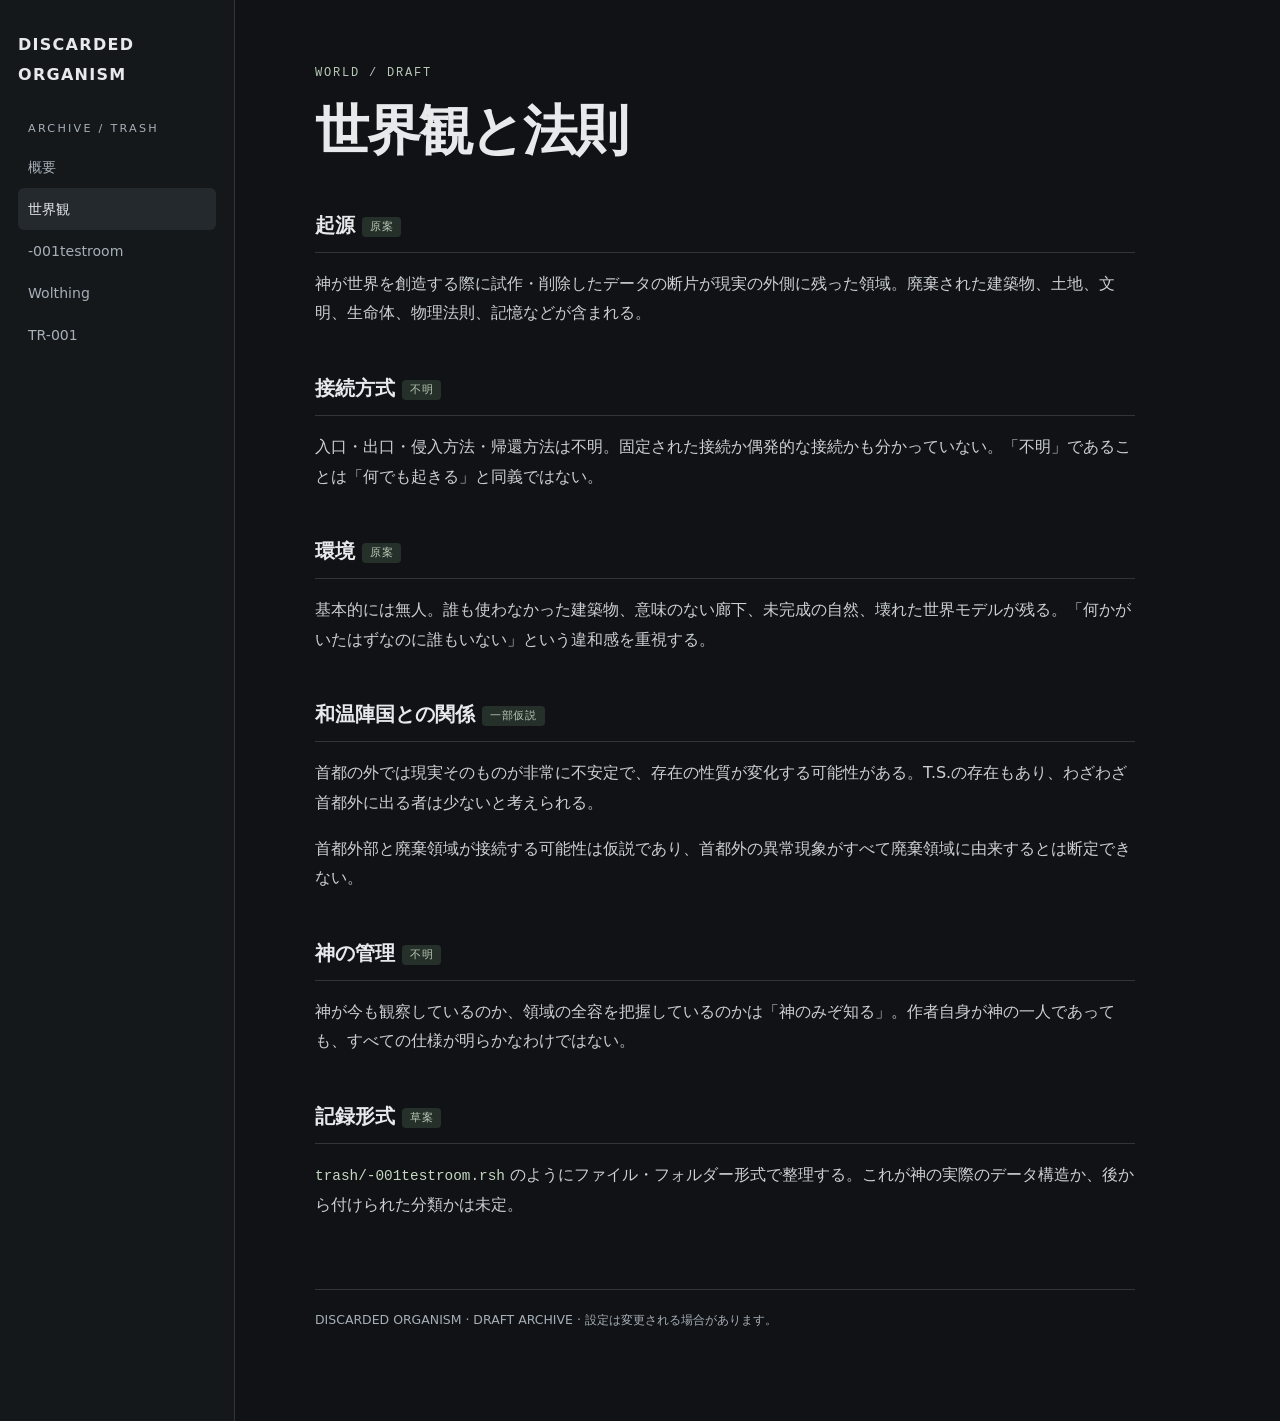
==== world.html @ 47a0b8aa "feat: add HTML archive world.html" ====
<!doctype html><html lang="ja"><head><meta charset="utf-8"><meta name="viewport" content="width=device-width,initial-scale=1"><meta name="description" content="東暦版バックルーム・廃棄領域の世界観設定草案"><title>世界観と法則 | Discarded Organism</title><link rel="stylesheet" href="assets/style.css"></head><body><div class="layout"><aside><a class="brand" href="index.html">DISCARDED<br>ORGANISM</a><div class="nav-label">ARCHIVE / TRASH</div><nav><a href="index.html">概要</a><a href="world.html" aria-current="page">世界観</a><a href="levels/-001testroom.html">-001testroom</a><a href="entities/wolthing.html">Wolthing</a><a href="records/TR-001.html">TR-001</a></nav></aside><main><div class="eyebrow">world / draft</div><h1>世界観と法則</h1><h2>起源 <span class="tag">原案</span></h2><p>神が世界を創造する際に試作・削除したデータの断片が現実の外側に残った領域。廃棄された建築物、土地、文明、生命体、物理法則、記憶などが含まれる。</p><h2>接続方式 <span class="tag">不明</span></h2><p>入口・出口・侵入方法・帰還方法は不明。固定された接続か偶発的な接続かも分かっていない。「不明」であることは「何でも起きる」と同義ではない。</p><h2>環境 <span class="tag">原案</span></h2><p>基本的には無人。誰も使わなかった建築物、意味のない廊下、未完成の自然、壊れた世界モデルが残る。「何かがいたはずなのに誰もいない」という違和感を重視する。</p><h2>和温陣国との関係 <span class="tag">一部仮説</span></h2><p>首都の外では現実そのものが非常に不安定で、存在の性質が変化する可能性がある。T.S.の存在もあり、わざわざ首都外に出る者は少ないと考えられる。</p><p>首都外部と廃棄領域が接続する可能性は仮説であり、首都外の異常現象がすべて廃棄領域に由来するとは断定できない。</p><h2>神の管理 <span class="tag">不明</span></h2><p>神が今も観察しているのか、領域の全容を把握しているのかは「神のみぞ知る」。作者自身が神の一人であっても、すべての仕様が明らかなわけではない。</p><h2>記録形式 <span class="tag">草案</span></h2><p><code>trash/-001testroom.rsh</code> のようにファイル・フォルダー形式で整理する。これが神の実際のデータ構造か、後から付けられた分類かは未定。</p><footer>DISCARDED ORGANISM · DRAFT ARCHIVE · 設定は変更される場合があります。</footer></main></div></body></html>
---- assets/style.css ----
:root{color-scheme:dark;--bg:#101215;--panel:#1a1d21;--line:#30353b;--text:#e7e9eb;--muted:#a6afb8;--accent:#b6c8b4}*{box-sizing:border-box}body{margin:0;background:var(--bg);color:var(--text);font:16px/1.85 system-ui,-apple-system,"Hiragino Kaku Gothic ProN","Noto Sans JP",sans-serif}a{color:var(--accent);text-decoration:none}a:hover{text-decoration:underline}.layout{display:grid;grid-template-columns:235px minmax(0,1fr);min-height:100vh}aside{border-right:1px solid var(--line);padding:30px 18px;background:#15181b}.brand{font-weight:750;letter-spacing:.08em;display:block;color:var(--text);margin-bottom:30px}.nav-label{font-size:.7rem;letter-spacing:.2em;color:var(--muted);margin:20px 10px 6px}nav a{display:block;padding:8px 10px;border-radius:6px;color:var(--muted);font-size:.88rem}nav a:hover,nav a[aria-current=page]{background:#24292e;color:var(--text);text-decoration:none}main{max-width:980px;padding:65px min(7vw,80px) 90px;width:100%}.eyebrow{font:12px/1.4 ui-monospace,monospace;letter-spacing:.15em;text-transform:uppercase;color:var(--accent)}h1{font-size:clamp(2rem,5vw,3.4rem);letter-spacing:-.04em;line-height:1.25;margin:15px 0 24px}h2{font-size:1.25rem;margin:42px 0 12px;padding-bottom:8px;border-bottom:1px solid var(--line)}h3{margin:6px 0;font-size:1.06rem}p,li,dd{color:#cbd0d4}ul{padding-left:1.4rem}.notice,.transcript{border:1px solid var(--line);background:var(--panel);padding:20px 24px;border-radius:8px;margin:25px 0}.notice p{margin:6px 0}.transcript{font-family:serif;letter-spacing:.04em}.transcript p{margin:0 0 14px}.cards{display:grid;grid-template-columns:repeat(2,minmax(0,1fr));gap:14px}.card{display:block;padding:22px;border:1px solid var(--line);border-radius:8px;background:var(--panel);color:var(--text)}.card:hover{border-color:#718371;text-decoration:none}.card p{font-size:.86rem;margin-bottom:0}.card small,.tag{font:11px ui-monospace,monospace;color:var(--accent);letter-spacing:.06em}.tag{background:#26302a;border-radius:4px;padding:4px 8px;vertical-align:middle}.meta{display:flex;flex-wrap:wrap;gap:8px}.meta span{border:1px solid var(--line);padding:3px 10px;border-radius:4px;color:var(--muted);font-size:.8rem}dt{font-weight:bold;margin-top:14px}dd{margin:0}code{font: .9em ui-monospace,monospace;color:#c5d9c2}footer{border-top:1px solid var(--line);margin-top:70px;padding-top:18px;font-size:.78rem;color:var(--muted)}@media(max-width:750px){.layout{display:block}aside{border-right:0;border-bottom:1px solid var(--line);padding:14px}.brand{margin:0 0 8px}nav{display:flex;overflow-x:auto;gap:4px}nav a{white-space:nowrap}.nav-label{display:none}main{padding:35px 22px 60px}.cards{grid-template-columns:1fr}}
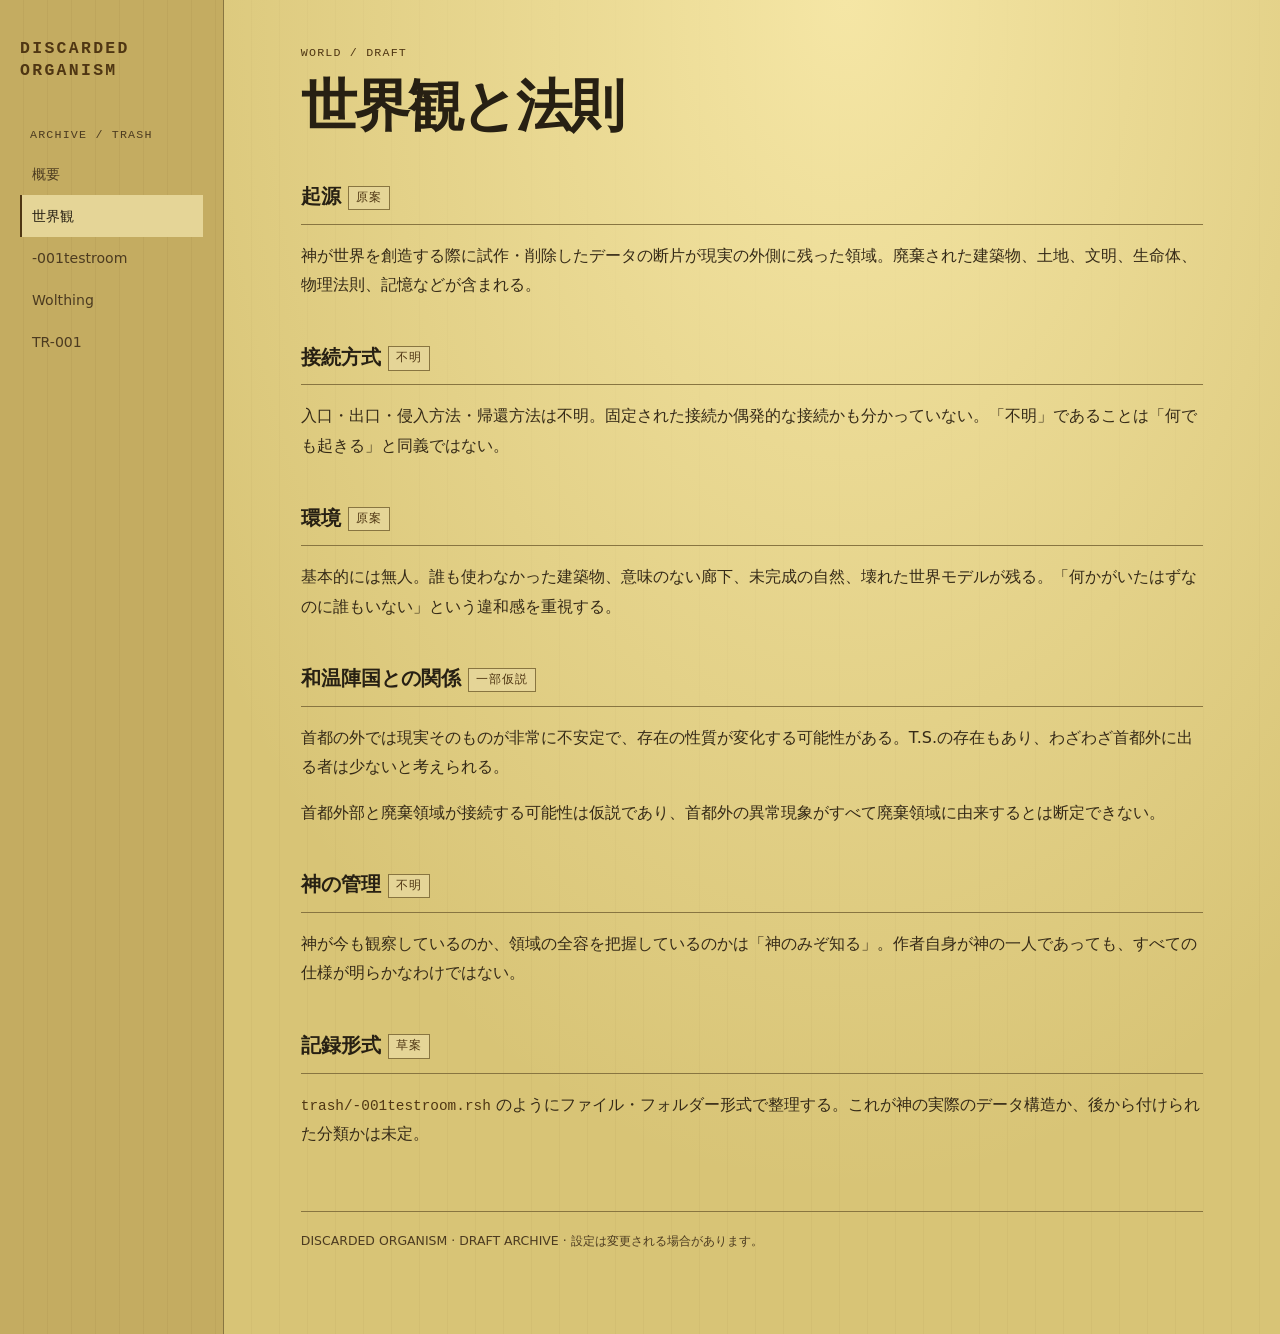
==== commit 439c4171: "Refresh the shared stylesheet cache on archive pages" ====
--- a/world.html
+++ b/world.html
@@ -1 +1 @@
-<!doctype html><html lang="ja"><head><meta charset="utf-8"><meta name="viewport" content="width=device-width,initial-scale=1"><meta name="description" content="東暦版バックルーム・廃棄領域の世界観設定草案"><title>世界観と法則 | Discarded Organism</title><link rel="stylesheet" href="assets/style.css"></head><body><div class="layout"><aside><a class="brand" href="index.html">DISCARDED<br>ORGANISM</a><div class="nav-label">ARCHIVE / TRASH</div><nav><a href="index.html">概要</a><a href="world.html" aria-current="page">世界観</a><a href="levels/-001testroom.html">-001testroom</a><a href="entities/wolthing.html">Wolthing</a><a href="records/TR-001.html">TR-001</a></nav></aside><main><div class="eyebrow">world / draft</div><h1>世界観と法則</h1><h2>起源 <span class="tag">原案</span></h2><p>神が世界を創造する際に試作・削除したデータの断片が現実の外側に残った領域。廃棄された建築物、土地、文明、生命体、物理法則、記憶などが含まれる。</p><h2>接続方式 <span class="tag">不明</span></h2><p>入口・出口・侵入方法・帰還方法は不明。固定された接続か偶発的な接続かも分かっていない。「不明」であることは「何でも起きる」と同義ではない。</p><h2>環境 <span class="tag">原案</span></h2><p>基本的には無人。誰も使わなかった建築物、意味のない廊下、未完成の自然、壊れた世界モデルが残る。「何かがいたはずなのに誰もいない」という違和感を重視する。</p><h2>和温陣国との関係 <span class="tag">一部仮説</span></h2><p>首都の外では現実そのものが非常に不安定で、存在の性質が変化する可能性がある。T.S.の存在もあり、わざわざ首都外に出る者は少ないと考えられる。</p><p>首都外部と廃棄領域が接続する可能性は仮説であり、首都外の異常現象がすべて廃棄領域に由来するとは断定できない。</p><h2>神の管理 <span class="tag">不明</span></h2><p>神が今も観察しているのか、領域の全容を把握しているのかは「神のみぞ知る」。作者自身が神の一人であっても、すべての仕様が明らかなわけではない。</p><h2>記録形式 <span class="tag">草案</span></h2><p><code>trash/-001testroom.rsh</code> のようにファイル・フォルダー形式で整理する。これが神の実際のデータ構造か、後から付けられた分類かは未定。</p><footer>DISCARDED ORGANISM · DRAFT ARCHIVE · 設定は変更される場合があります。</footer></main></div></body></html>+<!doctype html><html lang="ja"><head><meta charset="utf-8"><meta name="viewport" content="width=device-width,initial-scale=1"><meta name="description" content="東暦版バックルーム・廃棄領域の世界観設定草案"><title>世界観と法則 | Discarded Organism</title><link rel="stylesheet" href="assets/style.css?v=20261111-yellow"></head><body><div class="layout"><aside><a class="brand" href="index.html">DISCARDED<br>ORGANISM</a><div class="nav-label">ARCHIVE / TRASH</div><nav><a href="index.html">概要</a><a href="world.html" aria-current="page">世界観</a><a href="levels/-001testroom.html">-001testroom</a><a href="entities/wolthing.html">Wolthing</a><a href="records/TR-001.html">TR-001</a></nav></aside><main><div class="eyebrow">world / draft</div><h1>世界観と法則</h1><h2>起源 <span class="tag">原案</span></h2><p>神が世界を創造する際に試作・削除したデータの断片が現実の外側に残った領域。廃棄された建築物、土地、文明、生命体、物理法則、記憶などが含まれる。</p><h2>接続方式 <span class="tag">不明</span></h2><p>入口・出口・侵入方法・帰還方法は不明。固定された接続か偶発的な接続かも分かっていない。「不明」であることは「何でも起きる」と同義ではない。</p><h2>環境 <span class="tag">原案</span></h2><p>基本的には無人。誰も使わなかった建築物、意味のない廊下、未完成の自然、壊れた世界モデルが残る。「何かがいたはずなのに誰もいない」という違和感を重視する。</p><h2>和温陣国との関係 <span class="tag">一部仮説</span></h2><p>首都の外では現実そのものが非常に不安定で、存在の性質が変化する可能性がある。T.S.の存在もあり、わざわざ首都外に出る者は少ないと考えられる。</p><p>首都外部と廃棄領域が接続する可能性は仮説であり、首都外の異常現象がすべて廃棄領域に由来するとは断定できない。</p><h2>神の管理 <span class="tag">不明</span></h2><p>神が今も観察しているのか、領域の全容を把握しているのかは「神のみぞ知る」。作者自身が神の一人であっても、すべての仕様が明らかなわけではない。</p><h2>記録形式 <span class="tag">草案</span></h2><p><code>trash/-001testroom.rsh</code> のようにファイル・フォルダー形式で整理する。これが神の実際のデータ構造か、後から付けられた分類かは未定。</p><footer>DISCARDED ORGANISM · DRAFT ARCHIVE · 設定は変更される場合があります。</footer></main></div></body></html>
--- a/assets/style.css
+++ b/assets/style.css
@@ -1 +1,218 @@
-:root{color-scheme:dark;--bg:#101215;--panel:#1a1d21;--line:#30353b;--text:#e7e9eb;--muted:#a6afb8;--accent:#b6c8b4}*{box-sizing:border-box}body{margin:0;background:var(--bg);color:var(--text);font:16px/1.85 system-ui,-apple-system,"Hiragino Kaku Gothic ProN","Noto Sans JP",sans-serif}a{color:var(--accent);text-decoration:none}a:hover{text-decoration:underline}.layout{display:grid;grid-template-columns:235px minmax(0,1fr);min-height:100vh}aside{border-right:1px solid var(--line);padding:30px 18px;background:#15181b}.brand{font-weight:750;letter-spacing:.08em;display:block;color:var(--text);margin-bottom:30px}.nav-label{font-size:.7rem;letter-spacing:.2em;color:var(--muted);margin:20px 10px 6px}nav a{display:block;padding:8px 10px;border-radius:6px;color:var(--muted);font-size:.88rem}nav a:hover,nav a[aria-current=page]{background:#24292e;color:var(--text);text-decoration:none}main{max-width:980px;padding:65px min(7vw,80px) 90px;width:100%}.eyebrow{font:12px/1.4 ui-monospace,monospace;letter-spacing:.15em;text-transform:uppercase;color:var(--accent)}h1{font-size:clamp(2rem,5vw,3.4rem);letter-spacing:-.04em;line-height:1.25;margin:15px 0 24px}h2{font-size:1.25rem;margin:42px 0 12px;padding-bottom:8px;border-bottom:1px solid var(--line)}h3{margin:6px 0;font-size:1.06rem}p,li,dd{color:#cbd0d4}ul{padding-left:1.4rem}.notice,.transcript{border:1px solid var(--line);background:var(--panel);padding:20px 24px;border-radius:8px;margin:25px 0}.notice p{margin:6px 0}.transcript{font-family:serif;letter-spacing:.04em}.transcript p{margin:0 0 14px}.cards{display:grid;grid-template-columns:repeat(2,minmax(0,1fr));gap:14px}.card{display:block;padding:22px;border:1px solid var(--line);border-radius:8px;background:var(--panel);color:var(--text)}.card:hover{border-color:#718371;text-decoration:none}.card p{font-size:.86rem;margin-bottom:0}.card small,.tag{font:11px ui-monospace,monospace;color:var(--accent);letter-spacing:.06em}.tag{background:#26302a;border-radius:4px;padding:4px 8px;vertical-align:middle}.meta{display:flex;flex-wrap:wrap;gap:8px}.meta span{border:1px solid var(--line);padding:3px 10px;border-radius:4px;color:var(--muted);font-size:.8rem}dt{font-weight:bold;margin-top:14px}dd{margin:0}code{font: .9em ui-monospace,monospace;color:#c5d9c2}footer{border-top:1px solid var(--line);margin-top:70px;padding-top:18px;font-size:.78rem;color:var(--muted)}@media(max-width:750px){.layout{display:block}aside{border-right:0;border-bottom:1px solid var(--line);padding:14px}.brand{margin:0 0 8px}nav{display:flex;overflow-x:auto;gap:4px}nav a{white-space:nowrap}.nav-label{display:none}main{padding:35px 22px 60px}.cards{grid-template-columns:1fr}}+:root {
+  color-scheme: light;
+  --bg: #d8c476;
+  --sidebar: #c4ac61;
+  --panel: #e5d597;
+  --line: #887541;
+  --text: #272013;
+  --body-text: #352a17;
+  --muted: #4c3b20;
+  --accent: #4f3613;
+  --mono: ui-monospace, "Courier New", monospace;
+}
+
+* { box-sizing: border-box; }
+
+body {
+  margin: 0;
+  color: var(--text);
+  background:
+    radial-gradient(ellipse at 66% 0%, #f5e6a5 0%, transparent 63%),
+    repeating-linear-gradient(90deg, transparent 0 27px, #7657260d 27px 28px),
+    var(--bg);
+  font: 16px/1.85 system-ui, -apple-system, "Hiragino Kaku Gothic ProN", "Noto Sans JP", sans-serif;
+}
+
+a { color: var(--accent); text-underline-offset: .22em; }
+a:focus-visible { outline: 2px solid var(--accent); outline-offset: 4px; }
+
+.layout {
+  display: grid;
+  grid-template-columns: 224px minmax(0, 1fr);
+  min-height: 100vh;
+}
+
+aside {
+  padding: 38px 20px;
+  border-right: 1px solid var(--line);
+  background: repeating-linear-gradient(90deg, transparent 0 23px, #77562414 23px 24px), var(--sidebar);
+}
+
+.brand {
+  display: block;
+  margin-bottom: 44px;
+  color: var(--accent);
+  font: 700 1.03rem/1.35 var(--mono);
+  letter-spacing: .14em;
+  text-decoration: none;
+}
+
+.nav-label, .eyebrow, .card small, .tag {
+  color: var(--accent);
+  font: .73rem/1.4 var(--mono);
+  letter-spacing: .1em;
+}
+
+.nav-label {
+  margin: 0 0 10px 10px;
+  color: var(--muted);
+}
+
+nav a {
+  display: block;
+  padding: 8px 10px;
+  border-left: 2px solid transparent;
+  color: var(--muted);
+  font-size: .88rem;
+  text-decoration: none;
+}
+
+nav a:hover, nav a[aria-current="page"] {
+  border-left-color: var(--accent);
+  background: var(--panel);
+  color: var(--text);
+}
+
+main {
+  width: 100%;
+  max-width: 1120px;
+  padding: clamp(24px, 5vh, 56px) clamp(24px, 6vw, 88px) 82px;
+  margin-inline: auto;
+}
+
+.eyebrow { text-transform: uppercase; }
+
+h1 {
+  margin: 12px 0 24px;
+  font-size: clamp(2rem, 5vw, 3.5rem);
+  letter-spacing: -.045em;
+  line-height: 1.18;
+  overflow-wrap: anywhere;
+}
+
+.home h1 { font-size: clamp(2.6rem, 6vw, 4.6rem); }
+.testroom h1 { font-family: var(--mono); }
+
+h2 {
+  margin: 40px 0 12px;
+  padding-bottom: 8px;
+  border-bottom: 1px solid var(--line);
+  font-size: 1.23rem;
+}
+
+h3 { margin: 6px 0; font-size: 1.06rem; }
+p, li, dd { color: var(--body-text); }
+ul { padding-left: 1.4rem; }
+
+.photo-link { display: block; text-decoration: none; }
+
+.room-photo {
+  margin: 24px 0 26px;
+  overflow: hidden;
+  border: 1px solid var(--line);
+  background: var(--panel);
+}
+
+.room-photo img {
+  display: block;
+  width: 100%;
+  height: auto;
+  aspect-ratio: 16 / 9;
+  max-height: 48vh;
+  max-height: 48svh;
+  object-fit: cover;
+}
+
+.room-photo figcaption {
+  padding: 9px 13px;
+  border-top: 1px solid var(--line);
+  color: var(--muted);
+  font: .75rem/1.5 var(--mono);
+}
+
+.photo-link:hover .room-photo { border-color: var(--accent); }
+.photo-link:hover figcaption { color: var(--accent); }
+/* A 3:2 image at 78% of the viewport width in height units is 52% of its height. */
+.testroom .room-photo {
+  max-width: min(48rem, 78vh);
+  max-width: min(48rem, 78svh);
+}
+
+.testroom .room-photo img {
+  aspect-ratio: auto;
+  max-height: none;
+}
+
+.notice, .transcript {
+  margin: 24px 0;
+  padding: 18px 22px;
+  border: 1px solid var(--line);
+  border-left: 3px solid var(--line);
+  background: var(--panel);
+}
+
+.notice p { margin: 6px 0; }
+.transcript { font-family: serif; letter-spacing: .04em; }
+.transcript p { margin: 0 0 14px; }
+.transcript p:last-child { margin-bottom: 0; }
+
+.cards {
+  display: grid;
+  grid-template-columns: repeat(2, minmax(0, 1fr));
+  gap: 12px;
+}
+
+.card {
+  display: block;
+  padding: 18px 20px;
+  border: 1px solid var(--line);
+  background: var(--panel);
+  color: var(--text);
+  text-decoration: none;
+}
+
+.card:hover { border-color: var(--accent); }
+.card p { margin: 0; font-size: .88rem; }
+
+.tag {
+  display: inline-block;
+  padding: 3px 7px;
+  border: 1px solid var(--line);
+  background: var(--panel);
+  vertical-align: middle;
+}
+
+.meta { display: flex; flex-wrap: wrap; gap: 8px; }
+.meta span {
+  padding: 3px 10px;
+  border: 1px solid var(--line);
+  color: var(--muted);
+  font-size: .8rem;
+}
+
+dt { margin-top: 14px; font-weight: bold; }
+dd { margin: 0; }
+code { color: var(--accent); font: .9em var(--mono); overflow-wrap: anywhere; }
+
+footer {
+  margin-top: 62px;
+  padding-top: 17px;
+  border-top: 1px solid var(--line);
+  color: var(--muted);
+  font-size: .78rem;
+}
+
+@media (max-width: 750px) {
+  .layout { display: block; }
+  aside { padding: 16px 18px; border-right: 0; border-bottom: 1px solid var(--line); }
+  .brand { margin-bottom: 12px; }
+  .nav-label { display: none; }
+  nav { display: flex; flex-wrap: wrap; gap: 3px; }
+  nav a { padding: 4px 7px; }
+  main { padding: 32px 18px 56px; }
+}
+
+@media (max-width: 460px) {
+  .cards { grid-template-columns: 1fr; }
+  .home .room-photo img { aspect-ratio: 4 / 3; }
+}
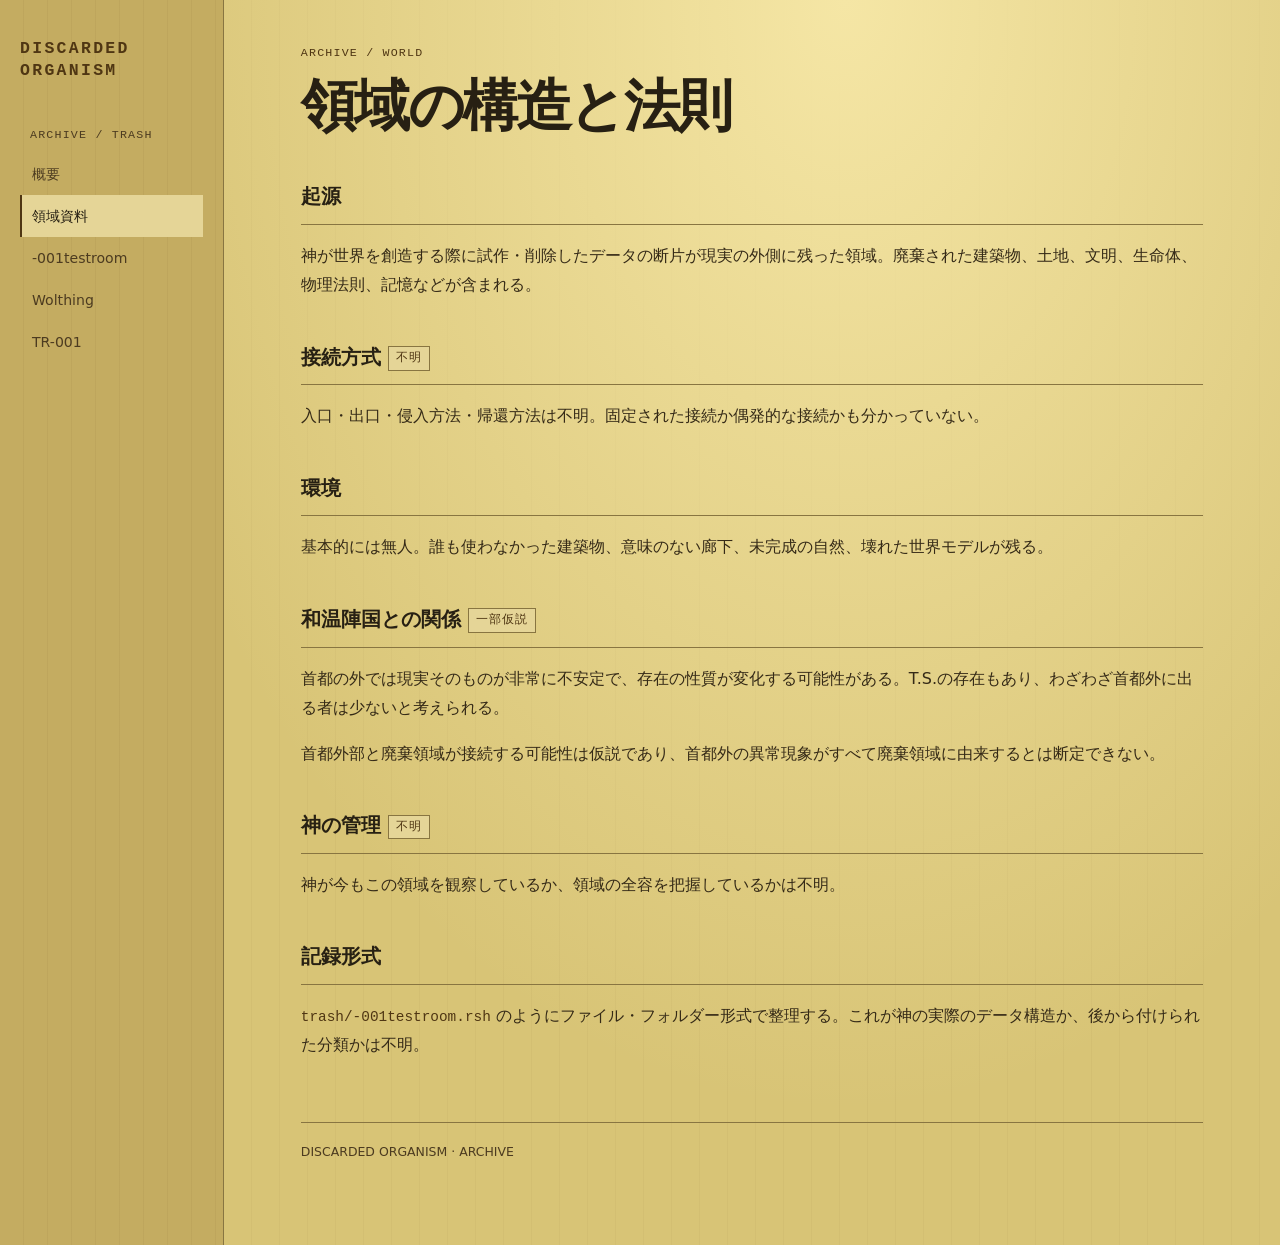
==== commit 075b8660: "Remove out-of-universe notes from public archive pages" ====
--- a/world.html
+++ b/world.html
@@ -1 +1 @@
-<!doctype html><html lang="ja"><head><meta charset="utf-8"><meta name="viewport" content="width=device-width,initial-scale=1"><meta name="description" content="東暦版バックルーム・廃棄領域の世界観設定草案"><title>世界観と法則 | Discarded Organism</title><link rel="stylesheet" href="assets/style.css?v=20261111-yellow"></head><body><div class="layout"><aside><a class="brand" href="index.html">DISCARDED<br>ORGANISM</a><div class="nav-label">ARCHIVE / TRASH</div><nav><a href="index.html">概要</a><a href="world.html" aria-current="page">世界観</a><a href="levels/-001testroom.html">-001testroom</a><a href="entities/wolthing.html">Wolthing</a><a href="records/TR-001.html">TR-001</a></nav></aside><main><div class="eyebrow">world / draft</div><h1>世界観と法則</h1><h2>起源 <span class="tag">原案</span></h2><p>神が世界を創造する際に試作・削除したデータの断片が現実の外側に残った領域。廃棄された建築物、土地、文明、生命体、物理法則、記憶などが含まれる。</p><h2>接続方式 <span class="tag">不明</span></h2><p>入口・出口・侵入方法・帰還方法は不明。固定された接続か偶発的な接続かも分かっていない。「不明」であることは「何でも起きる」と同義ではない。</p><h2>環境 <span class="tag">原案</span></h2><p>基本的には無人。誰も使わなかった建築物、意味のない廊下、未完成の自然、壊れた世界モデルが残る。「何かがいたはずなのに誰もいない」という違和感を重視する。</p><h2>和温陣国との関係 <span class="tag">一部仮説</span></h2><p>首都の外では現実そのものが非常に不安定で、存在の性質が変化する可能性がある。T.S.の存在もあり、わざわざ首都外に出る者は少ないと考えられる。</p><p>首都外部と廃棄領域が接続する可能性は仮説であり、首都外の異常現象がすべて廃棄領域に由来するとは断定できない。</p><h2>神の管理 <span class="tag">不明</span></h2><p>神が今も観察しているのか、領域の全容を把握しているのかは「神のみぞ知る」。作者自身が神の一人であっても、すべての仕様が明らかなわけではない。</p><h2>記録形式 <span class="tag">草案</span></h2><p><code>trash/-001testroom.rsh</code> のようにファイル・フォルダー形式で整理する。これが神の実際のデータ構造か、後から付けられた分類かは未定。</p><footer>DISCARDED ORGANISM · DRAFT ARCHIVE · 設定は変更される場合があります。</footer></main></div></body></html>+<!doctype html><html lang="ja"><head><meta charset="utf-8"><meta name="viewport" content="width=device-width,initial-scale=1"><meta name="description" content="廃棄領域に関する資料アーカイブ"><title>領域の構造と法則 | Discarded Organism</title><link rel="stylesheet" href="assets/style.css?v=20261111-yellow"></head><body><div class="layout"><aside><a class="brand" href="index.html">DISCARDED<br>ORGANISM</a><div class="nav-label">ARCHIVE / TRASH</div><nav><a href="index.html">概要</a><a href="world.html" aria-current="page">領域資料</a><a href="levels/-001testroom.html">-001testroom</a><a href="entities/wolthing.html">Wolthing</a><a href="records/TR-001.html">TR-001</a></nav></aside><main><div class="eyebrow">archive / world</div><h1>領域の構造と法則</h1><h2>起源</h2><p>神が世界を創造する際に試作・削除したデータの断片が現実の外側に残った領域。廃棄された建築物、土地、文明、生命体、物理法則、記憶などが含まれる。</p><h2>接続方式 <span class="tag">不明</span></h2><p>入口・出口・侵入方法・帰還方法は不明。固定された接続か偶発的な接続かも分かっていない。</p><h2>環境</h2><p>基本的には無人。誰も使わなかった建築物、意味のない廊下、未完成の自然、壊れた世界モデルが残る。</p><h2>和温陣国との関係 <span class="tag">一部仮説</span></h2><p>首都の外では現実そのものが非常に不安定で、存在の性質が変化する可能性がある。T.S.の存在もあり、わざわざ首都外に出る者は少ないと考えられる。</p><p>首都外部と廃棄領域が接続する可能性は仮説であり、首都外の異常現象がすべて廃棄領域に由来するとは断定できない。</p><h2>神の管理 <span class="tag">不明</span></h2><p>神が今もこの領域を観察しているか、領域の全容を把握しているかは不明。</p><h2>記録形式</h2><p><code>trash/-001testroom.rsh</code> のようにファイル・フォルダー形式で整理する。これが神の実際のデータ構造か、後から付けられた分類かは不明。</p><footer>DISCARDED ORGANISM · ARCHIVE</footer></main></div></body></html>
--- a/assets/style.css
+++ b/assets/style.css
@@ -143,6 +143,16 @@
   max-height: none;
 }
 
+.room-photo.portrait {
+  max-width: min(26rem, 44vh);
+  max-width: min(26rem, 44svh);
+}
+
+.room-photo.portrait img {
+  aspect-ratio: auto;
+  max-height: none;
+}
+
 .notice, .transcript {
   margin: 24px 0;
   padding: 18px 22px;
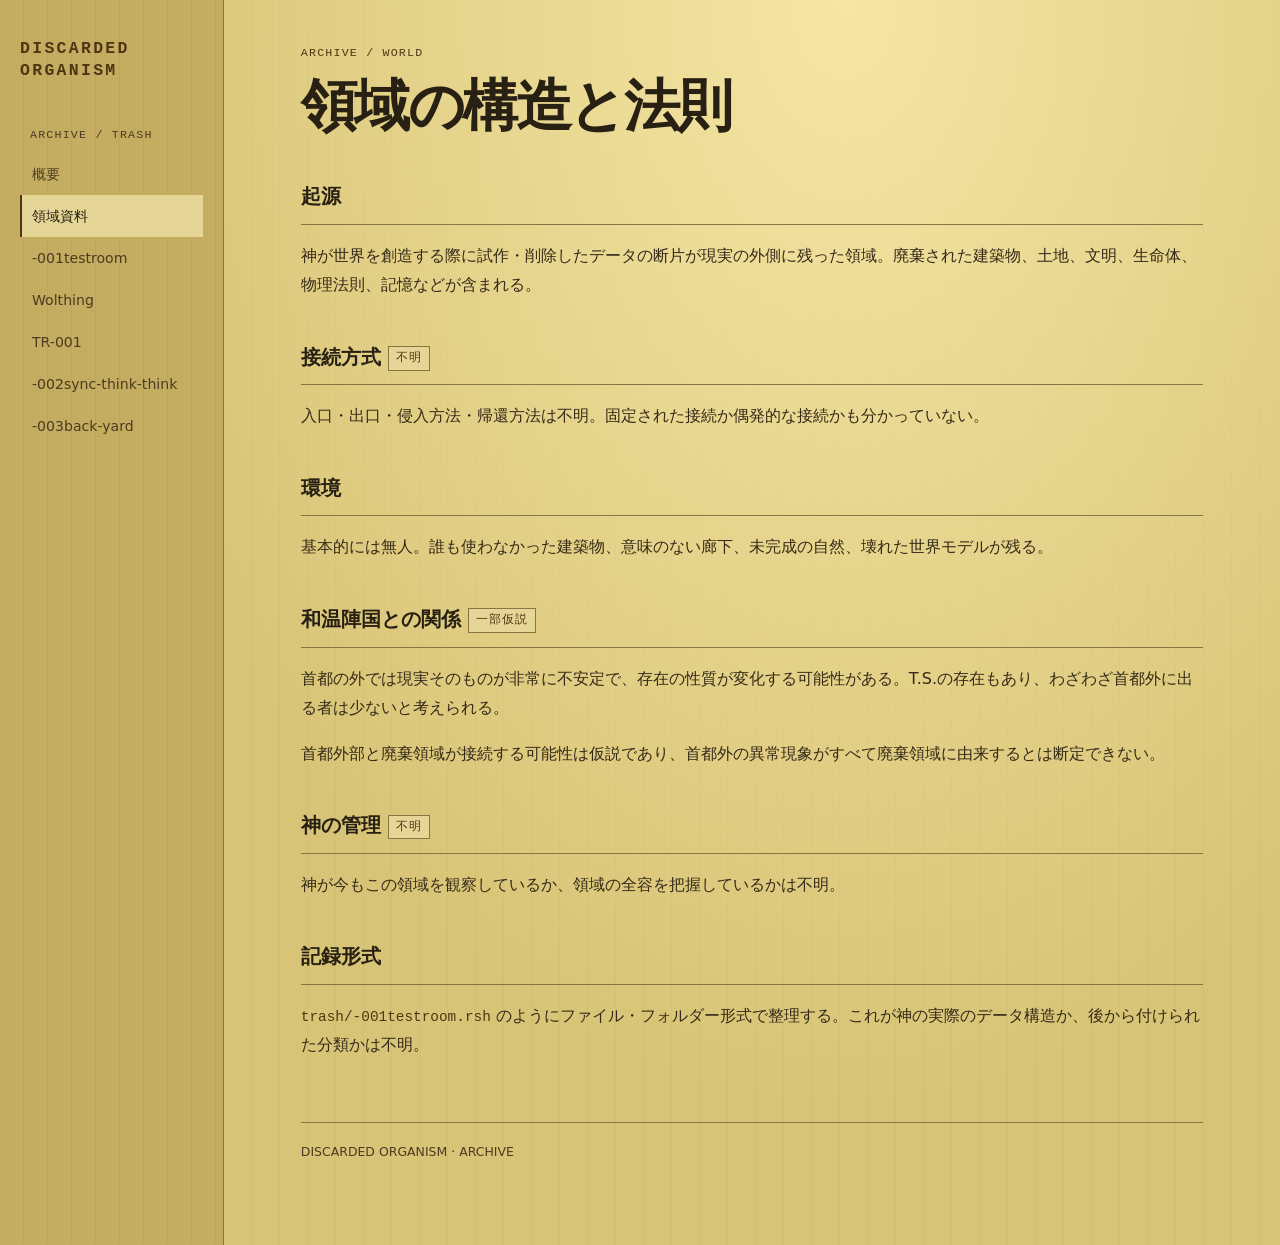
==== commit 26a07f44: "Add sync-think-think and back-yard area entries" ====
--- a/world.html
+++ b/world.html
@@ -1 +1,3 @@
-<!doctype html><html lang="ja"><head><meta charset="utf-8"><meta name="viewport" content="width=device-width,initial-scale=1"><meta name="description" content="廃棄領域に関する資料アーカイブ"><title>領域の構造と法則 | Discarded Organism</title><link rel="stylesheet" href="assets/style.css?v=20261111-yellow"></head><body><div class="layout"><aside><a class="brand" href="index.html">DISCARDED<br>ORGANISM</a><div class="nav-label">ARCHIVE / TRASH</div><nav><a href="index.html">概要</a><a href="world.html" aria-current="page">領域資料</a><a href="levels/-001testroom.html">-001testroom</a><a href="entities/wolthing.html">Wolthing</a><a href="records/TR-001.html">TR-001</a></nav></aside><main><div class="eyebrow">archive / world</div><h1>領域の構造と法則</h1><h2>起源</h2><p>神が世界を創造する際に試作・削除したデータの断片が現実の外側に残った領域。廃棄された建築物、土地、文明、生命体、物理法則、記憶などが含まれる。</p><h2>接続方式 <span class="tag">不明</span></h2><p>入口・出口・侵入方法・帰還方法は不明。固定された接続か偶発的な接続かも分かっていない。</p><h2>環境</h2><p>基本的には無人。誰も使わなかった建築物、意味のない廊下、未完成の自然、壊れた世界モデルが残る。</p><h2>和温陣国との関係 <span class="tag">一部仮説</span></h2><p>首都の外では現実そのものが非常に不安定で、存在の性質が変化する可能性がある。T.S.の存在もあり、わざわざ首都外に出る者は少ないと考えられる。</p><p>首都外部と廃棄領域が接続する可能性は仮説であり、首都外の異常現象がすべて廃棄領域に由来するとは断定できない。</p><h2>神の管理 <span class="tag">不明</span></h2><p>神が今もこの領域を観察しているか、領域の全容を把握しているかは不明。</p><h2>記録形式</h2><p><code>trash/-001testroom.rsh</code> のようにファイル・フォルダー形式で整理する。これが神の実際のデータ構造か、後から付けられた分類かは不明。</p><footer>DISCARDED ORGANISM · ARCHIVE</footer></main></div></body></html>+<!doctype html><html lang="ja"><head><meta charset="utf-8"><meta name="viewport" content="width=device-width,initial-scale=1"><meta name="description" content="廃棄領域に関する資料アーカイブ"><title>領域の構造と法則 | Discarded Organism</title><link rel="stylesheet" href="assets/style.css?v=20261111-yellow"></head><body><div class="layout"><aside><a class="brand" href="index.html">DISCARDED<br>ORGANISM</a><div class="nav-label">ARCHIVE / TRASH</div><nav><a href="index.html">概要</a><a href="world.html" aria-current="page">領域資料</a><a href="levels/-001testroom.html">-001testroom</a><a href="entities/wolthing.html">Wolthing</a><a href="records/TR-001.html">TR-001</a><a href="levels/-002sync-think-think.html">-002sync-think-think</a>
+<a href="levels/-003back-yard.html">-003back-yard</a>
+</nav></aside><main><div class="eyebrow">archive / world</div><h1>領域の構造と法則</h1><h2>起源</h2><p>神が世界を創造する際に試作・削除したデータの断片が現実の外側に残った領域。廃棄された建築物、土地、文明、生命体、物理法則、記憶などが含まれる。</p><h2>接続方式 <span class="tag">不明</span></h2><p>入口・出口・侵入方法・帰還方法は不明。固定された接続か偶発的な接続かも分かっていない。</p><h2>環境</h2><p>基本的には無人。誰も使わなかった建築物、意味のない廊下、未完成の自然、壊れた世界モデルが残る。</p><h2>和温陣国との関係 <span class="tag">一部仮説</span></h2><p>首都の外では現実そのものが非常に不安定で、存在の性質が変化する可能性がある。T.S.の存在もあり、わざわざ首都外に出る者は少ないと考えられる。</p><p>首都外部と廃棄領域が接続する可能性は仮説であり、首都外の異常現象がすべて廃棄領域に由来するとは断定できない。</p><h2>神の管理 <span class="tag">不明</span></h2><p>神が今もこの領域を観察しているか、領域の全容を把握しているかは不明。</p><h2>記録形式</h2><p><code>trash/-001testroom.rsh</code> のようにファイル・フォルダー形式で整理する。これが神の実際のデータ構造か、後から付けられた分類かは不明。</p><footer>DISCARDED ORGANISM · ARCHIVE</footer></main></div></body></html>
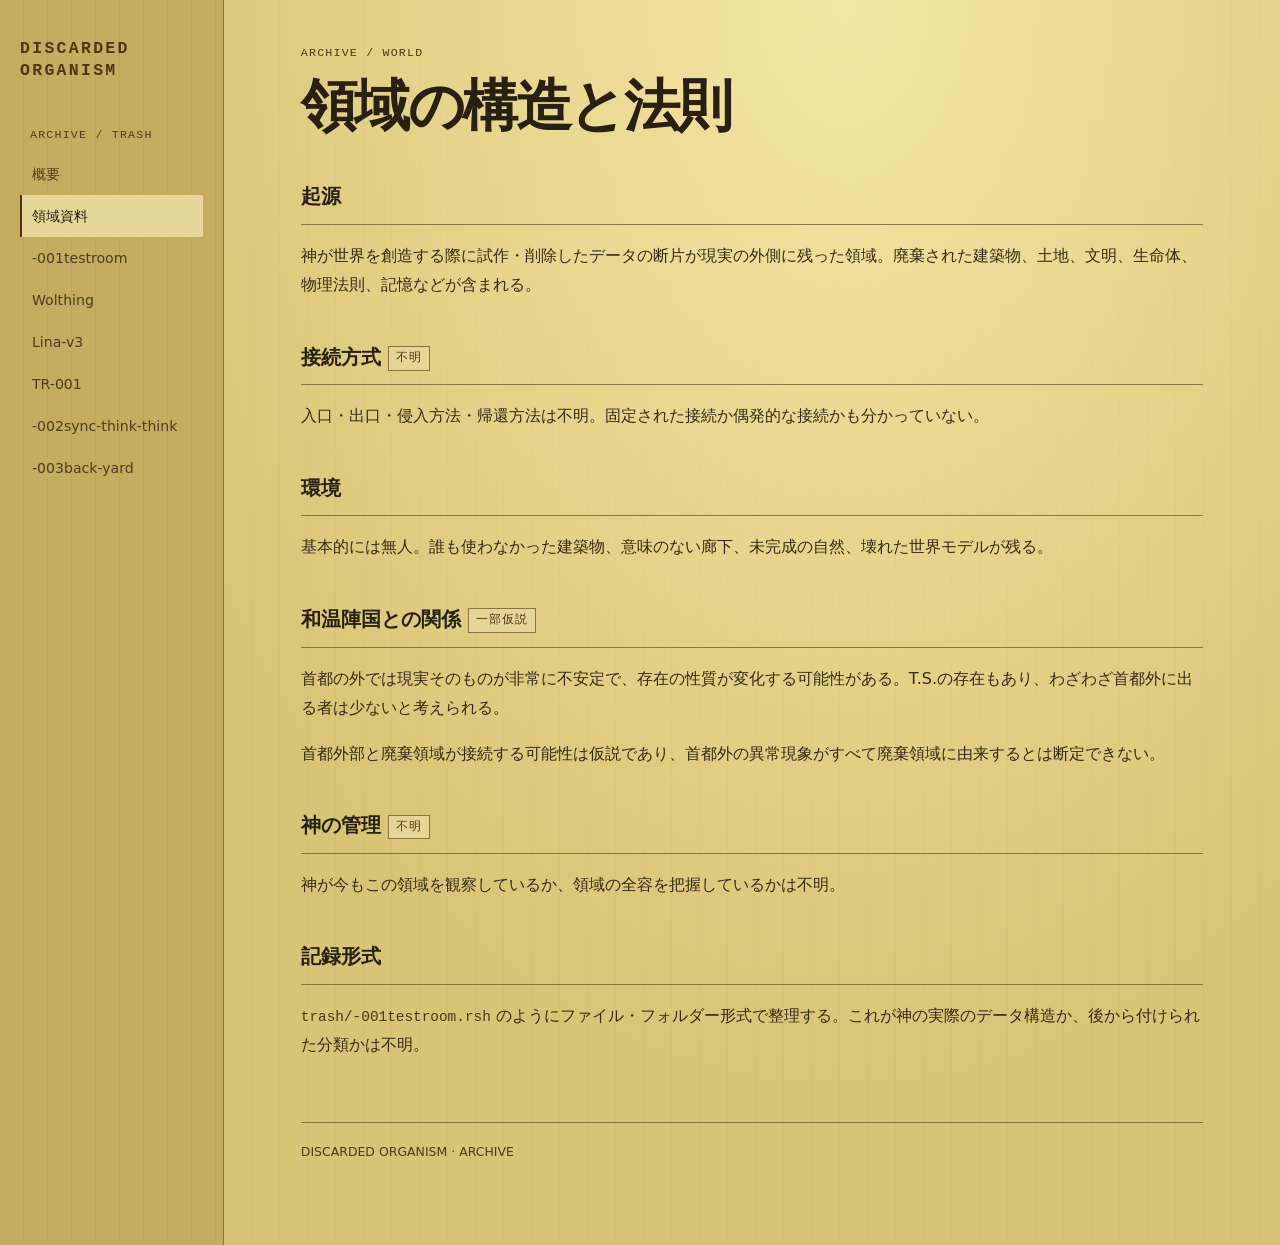
==== commit 43e8763e: "Add Lina-v3 and its uncertain guidance through testroom" ====
--- a/world.html
+++ b/world.html
@@ -1,3 +1,4 @@
-<!doctype html><html lang="ja"><head><meta charset="utf-8"><meta name="viewport" content="width=device-width,initial-scale=1"><meta name="description" content="廃棄領域に関する資料アーカイブ"><title>領域の構造と法則 | Discarded Organism</title><link rel="stylesheet" href="assets/style.css?v=20261111-yellow"></head><body><div class="layout"><aside><a class="brand" href="index.html">DISCARDED<br>ORGANISM</a><div class="nav-label">ARCHIVE / TRASH</div><nav><a href="index.html">概要</a><a href="world.html" aria-current="page">領域資料</a><a href="levels/-001testroom.html">-001testroom</a><a href="entities/wolthing.html">Wolthing</a><a href="records/TR-001.html">TR-001</a><a href="levels/-002sync-think-think.html">-002sync-think-think</a>
+<!doctype html><html lang="ja"><head><meta charset="utf-8"><meta name="viewport" content="width=device-width,initial-scale=1"><meta name="description" content="廃棄領域に関する資料アーカイブ"><title>領域の構造と法則 | Discarded Organism</title><link rel="stylesheet" href="assets/style.css?v=20261111-yellow"></head><body><div class="layout"><aside><a class="brand" href="index.html">DISCARDED<br>ORGANISM</a><div class="nav-label">ARCHIVE / TRASH</div><nav><a href="index.html">概要</a><a href="world.html" aria-current="page">領域資料</a><a href="levels/-001testroom.html">-001testroom</a><a href="entities/wolthing.html">Wolthing</a>
+<a href="entities/lina-v3.html">Lina-v3</a><a href="records/TR-001.html">TR-001</a><a href="levels/-002sync-think-think.html">-002sync-think-think</a>
 <a href="levels/-003back-yard.html">-003back-yard</a>
 </nav></aside><main><div class="eyebrow">archive / world</div><h1>領域の構造と法則</h1><h2>起源</h2><p>神が世界を創造する際に試作・削除したデータの断片が現実の外側に残った領域。廃棄された建築物、土地、文明、生命体、物理法則、記憶などが含まれる。</p><h2>接続方式 <span class="tag">不明</span></h2><p>入口・出口・侵入方法・帰還方法は不明。固定された接続か偶発的な接続かも分かっていない。</p><h2>環境</h2><p>基本的には無人。誰も使わなかった建築物、意味のない廊下、未完成の自然、壊れた世界モデルが残る。</p><h2>和温陣国との関係 <span class="tag">一部仮説</span></h2><p>首都の外では現実そのものが非常に不安定で、存在の性質が変化する可能性がある。T.S.の存在もあり、わざわざ首都外に出る者は少ないと考えられる。</p><p>首都外部と廃棄領域が接続する可能性は仮説であり、首都外の異常現象がすべて廃棄領域に由来するとは断定できない。</p><h2>神の管理 <span class="tag">不明</span></h2><p>神が今もこの領域を観察しているか、領域の全容を把握しているかは不明。</p><h2>記録形式</h2><p><code>trash/-001testroom.rsh</code> のようにファイル・フォルダー形式で整理する。これが神の実際のデータ構造か、後から付けられた分類かは不明。</p><footer>DISCARDED ORGANISM · ARCHIVE</footer></main></div></body></html>
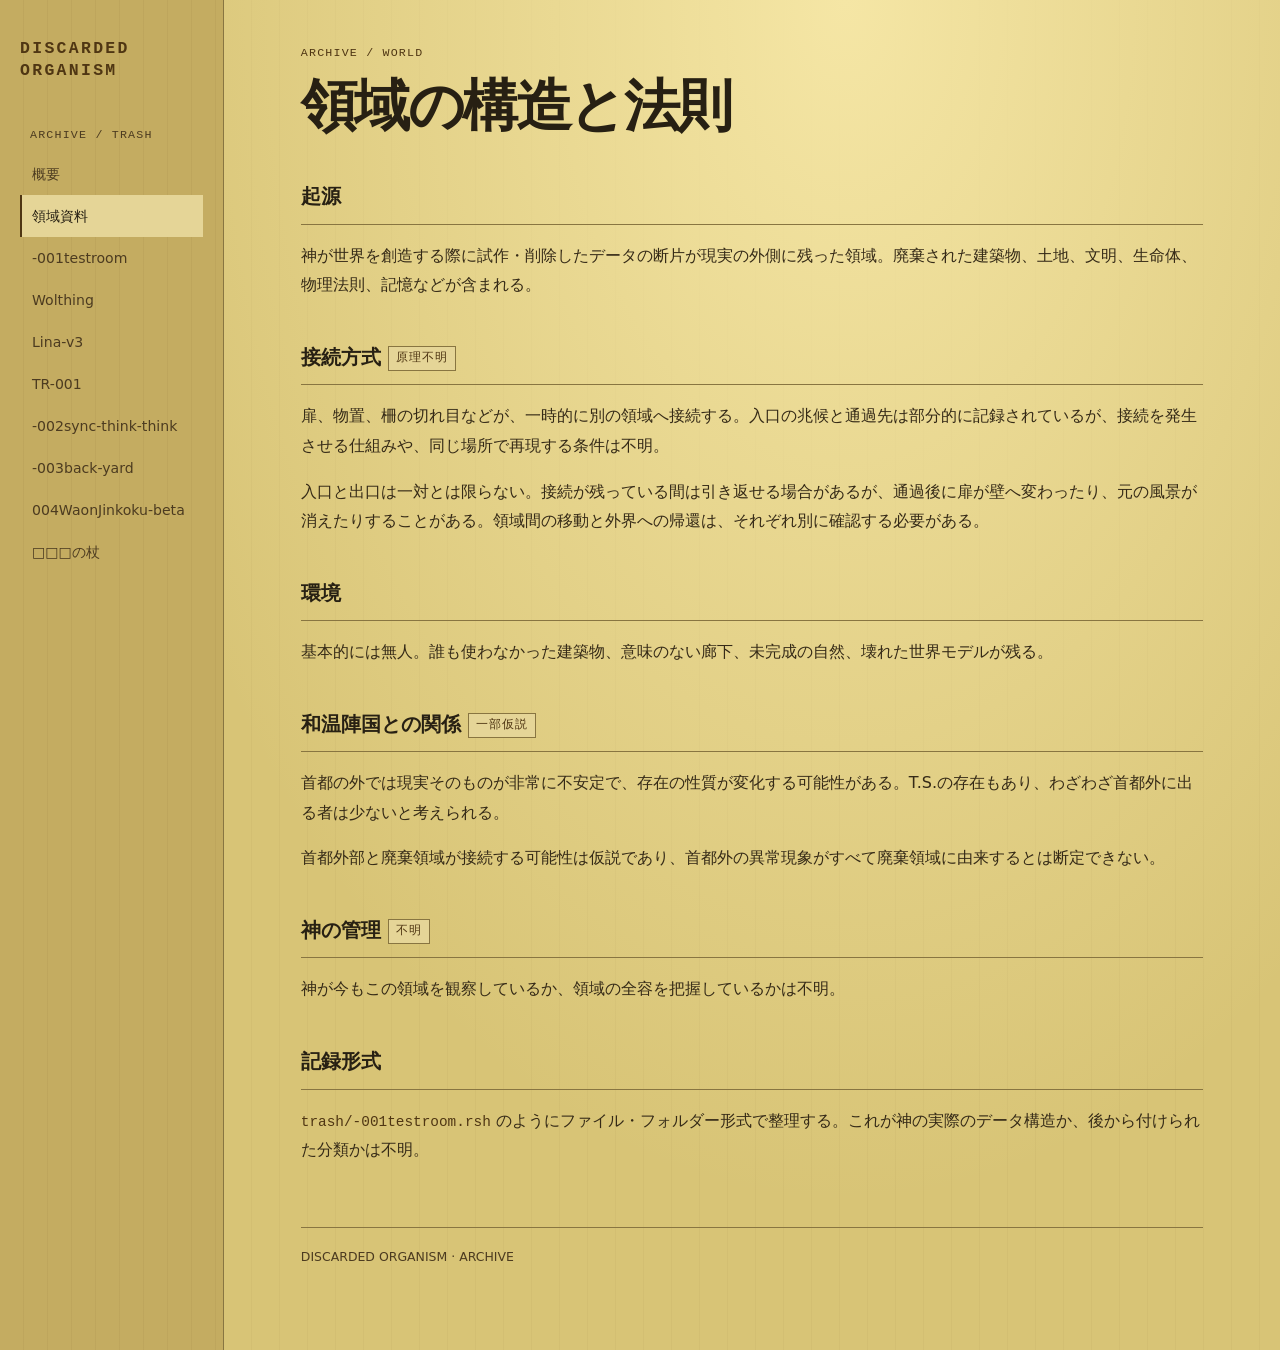
==== commit 1e518e54: "Add WaonJinkoku-beta, the unnamed staff, and area access routes" ====
--- a/world.html
+++ b/world.html
@@ -1,4 +1,6 @@
-<!doctype html><html lang="ja"><head><meta charset="utf-8"><meta name="viewport" content="width=device-width,initial-scale=1"><meta name="description" content="廃棄領域に関する資料アーカイブ"><title>領域の構造と法則 | Discarded Organism</title><link rel="stylesheet" href="assets/style.css?v=20261111-yellow"></head><body><div class="layout"><aside><a class="brand" href="index.html">DISCARDED<br>ORGANISM</a><div class="nav-label">ARCHIVE / TRASH</div><nav><a href="index.html">概要</a><a href="world.html" aria-current="page">領域資料</a><a href="levels/-001testroom.html">-001testroom</a><a href="entities/wolthing.html">Wolthing</a>
+<!doctype html><html lang="ja"><head><meta charset="utf-8"><meta name="viewport" content="width=device-width,initial-scale=1"><meta name="description" content="廃棄領域に関する資料アーカイブ"><title>領域の構造と法則 | Discarded Organism</title><link rel="stylesheet" href="assets/style.css?v=20261123-beta"></head><body><div class="layout"><aside><a class="brand" href="index.html">DISCARDED<br>ORGANISM</a><div class="nav-label">ARCHIVE / TRASH</div><nav><a href="index.html">概要</a><a href="world.html" aria-current="page">領域資料</a><a href="levels/-001testroom.html">-001testroom</a><a href="entities/wolthing.html">Wolthing</a>
 <a href="entities/lina-v3.html">Lina-v3</a><a href="records/TR-001.html">TR-001</a><a href="levels/-002sync-think-think.html">-002sync-think-think</a>
 <a href="levels/-003back-yard.html">-003back-yard</a>
-</nav></aside><main><div class="eyebrow">archive / world</div><h1>領域の構造と法則</h1><h2>起源</h2><p>神が世界を創造する際に試作・削除したデータの断片が現実の外側に残った領域。廃棄された建築物、土地、文明、生命体、物理法則、記憶などが含まれる。</p><h2>接続方式 <span class="tag">不明</span></h2><p>入口・出口・侵入方法・帰還方法は不明。固定された接続か偶発的な接続かも分かっていない。</p><h2>環境</h2><p>基本的には無人。誰も使わなかった建築物、意味のない廊下、未完成の自然、壊れた世界モデルが残る。</p><h2>和温陣国との関係 <span class="tag">一部仮説</span></h2><p>首都の外では現実そのものが非常に不安定で、存在の性質が変化する可能性がある。T.S.の存在もあり、わざわざ首都外に出る者は少ないと考えられる。</p><p>首都外部と廃棄領域が接続する可能性は仮説であり、首都外の異常現象がすべて廃棄領域に由来するとは断定できない。</p><h2>神の管理 <span class="tag">不明</span></h2><p>神が今もこの領域を観察しているか、領域の全容を把握しているかは不明。</p><h2>記録形式</h2><p><code>trash/-001testroom.rsh</code> のようにファイル・フォルダー形式で整理する。これが神の実際のデータ構造か、後から付けられた分類かは不明。</p><footer>DISCARDED ORGANISM · ARCHIVE</footer></main></div></body></html>+<a href="levels/004WaonJinkoku-beta.html">004WaonJinkoku-beta</a>
+<a href="objects/unnamed-staff.html">□□□の杖</a>
+</nav></aside><main><div class="eyebrow">archive / world</div><h1>領域の構造と法則</h1><h2>起源</h2><p>神が世界を創造する際に試作・削除したデータの断片が現実の外側に残った領域。廃棄された建築物、土地、文明、生命体、物理法則、記憶などが含まれる。</p><h2>接続方式 <span class="tag">原理不明</span></h2><p>扉、物置、柵の切れ目などが、一時的に別の領域へ接続する。入口の兆候と通過先は部分的に記録されているが、接続を発生させる仕組みや、同じ場所で再現する条件は不明。</p><p>入口と出口は一対とは限らない。接続が残っている間は引き返せる場合があるが、通過後に扉が壁へ変わったり、元の風景が消えたりすることがある。領域間の移動と外界への帰還は、それぞれ別に確認する必要がある。</p><h2>環境</h2><p>基本的には無人。誰も使わなかった建築物、意味のない廊下、未完成の自然、壊れた世界モデルが残る。</p><h2>和温陣国との関係 <span class="tag">一部仮説</span></h2><p>首都の外では現実そのものが非常に不安定で、存在の性質が変化する可能性がある。T.S.の存在もあり、わざわざ首都外に出る者は少ないと考えられる。</p><p>首都外部と廃棄領域が接続する可能性は仮説であり、首都外の異常現象がすべて廃棄領域に由来するとは断定できない。</p><h2>神の管理 <span class="tag">不明</span></h2><p>神が今もこの領域を観察しているか、領域の全容を把握しているかは不明。</p><h2>記録形式</h2><p><code>trash/-001testroom.rsh</code> のようにファイル・フォルダー形式で整理する。これが神の実際のデータ構造か、後から付けられた分類かは不明。</p><footer>DISCARDED ORGANISM · ARCHIVE</footer></main></div></body></html>
--- a/assets/style.css
+++ b/assets/style.css
@@ -226,3 +226,6 @@
   .cards { grid-template-columns: 1fr; }
   .home .room-photo img { aspect-ratio: 4 / 3; }
 }
+
+.staff-art { background: #fff; }
+.staff-art img { image-rendering: pixelated; }
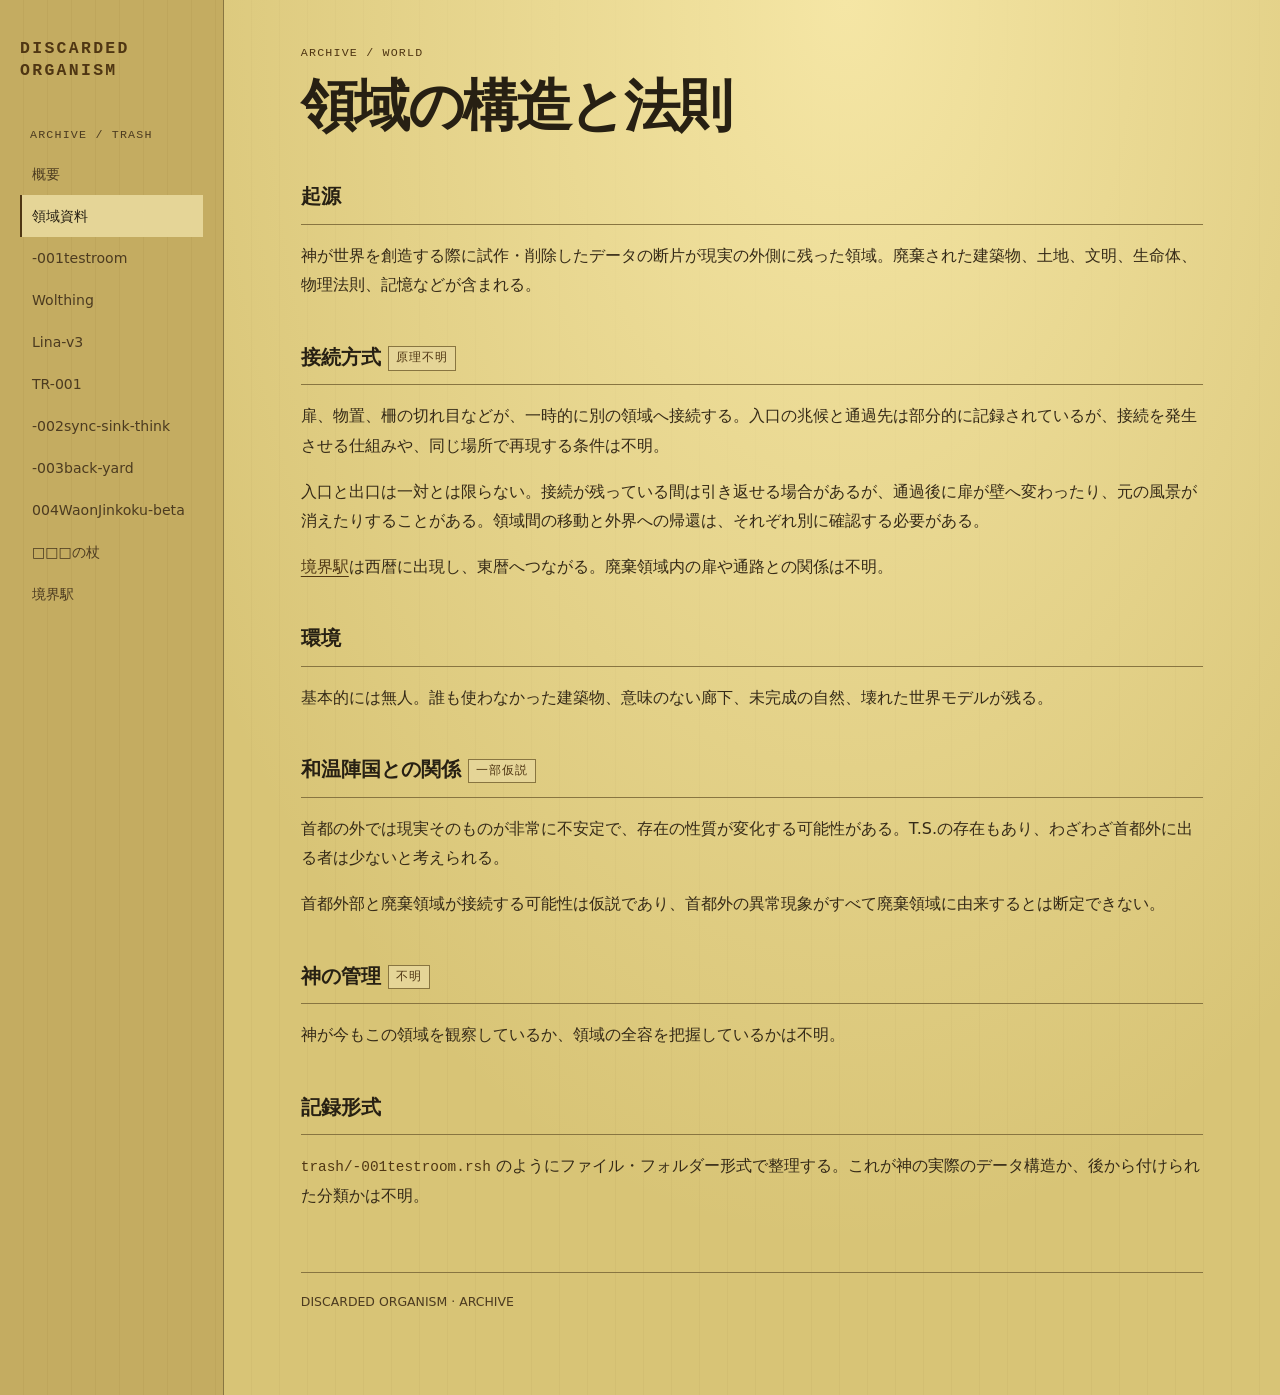
==== commit 76b3bb18: "Rename sync-sink-think and document the boundary station" ====
--- a/world.html
+++ b/world.html
@@ -1,6 +1,7 @@
 <!doctype html><html lang="ja"><head><meta charset="utf-8"><meta name="viewport" content="width=device-width,initial-scale=1"><meta name="description" content="廃棄領域に関する資料アーカイブ"><title>領域の構造と法則 | Discarded Organism</title><link rel="stylesheet" href="assets/style.css?v=20261123-beta"></head><body><div class="layout"><aside><a class="brand" href="index.html">DISCARDED<br>ORGANISM</a><div class="nav-label">ARCHIVE / TRASH</div><nav><a href="index.html">概要</a><a href="world.html" aria-current="page">領域資料</a><a href="levels/-001testroom.html">-001testroom</a><a href="entities/wolthing.html">Wolthing</a>
-<a href="entities/lina-v3.html">Lina-v3</a><a href="records/TR-001.html">TR-001</a><a href="levels/-002sync-think-think.html">-002sync-think-think</a>
+<a href="entities/lina-v3.html">Lina-v3</a><a href="records/TR-001.html">TR-001</a><a href="levels/-002sync-sink-think.html">-002sync-sink-think</a>
 <a href="levels/-003back-yard.html">-003back-yard</a>
 <a href="levels/004WaonJinkoku-beta.html">004WaonJinkoku-beta</a>
 <a href="objects/unnamed-staff.html">□□□の杖</a>
-</nav></aside><main><div class="eyebrow">archive / world</div><h1>領域の構造と法則</h1><h2>起源</h2><p>神が世界を創造する際に試作・削除したデータの断片が現実の外側に残った領域。廃棄された建築物、土地、文明、生命体、物理法則、記憶などが含まれる。</p><h2>接続方式 <span class="tag">原理不明</span></h2><p>扉、物置、柵の切れ目などが、一時的に別の領域へ接続する。入口の兆候と通過先は部分的に記録されているが、接続を発生させる仕組みや、同じ場所で再現する条件は不明。</p><p>入口と出口は一対とは限らない。接続が残っている間は引き返せる場合があるが、通過後に扉が壁へ変わったり、元の風景が消えたりすることがある。領域間の移動と外界への帰還は、それぞれ別に確認する必要がある。</p><h2>環境</h2><p>基本的には無人。誰も使わなかった建築物、意味のない廊下、未完成の自然、壊れた世界モデルが残る。</p><h2>和温陣国との関係 <span class="tag">一部仮説</span></h2><p>首都の外では現実そのものが非常に不安定で、存在の性質が変化する可能性がある。T.S.の存在もあり、わざわざ首都外に出る者は少ないと考えられる。</p><p>首都外部と廃棄領域が接続する可能性は仮説であり、首都外の異常現象がすべて廃棄領域に由来するとは断定できない。</p><h2>神の管理 <span class="tag">不明</span></h2><p>神が今もこの領域を観察しているか、領域の全容を把握しているかは不明。</p><h2>記録形式</h2><p><code>trash/-001testroom.rsh</code> のようにファイル・フォルダー形式で整理する。これが神の実際のデータ構造か、後から付けられた分類かは不明。</p><footer>DISCARDED ORGANISM · ARCHIVE</footer></main></div></body></html>+<a href="levels/boundary-station.html">境界駅</a>
+</nav></aside><main><div class="eyebrow">archive / world</div><h1>領域の構造と法則</h1><h2>起源</h2><p>神が世界を創造する際に試作・削除したデータの断片が現実の外側に残った領域。廃棄された建築物、土地、文明、生命体、物理法則、記憶などが含まれる。</p><h2>接続方式 <span class="tag">原理不明</span></h2><p>扉、物置、柵の切れ目などが、一時的に別の領域へ接続する。入口の兆候と通過先は部分的に記録されているが、接続を発生させる仕組みや、同じ場所で再現する条件は不明。</p><p>入口と出口は一対とは限らない。接続が残っている間は引き返せる場合があるが、通過後に扉が壁へ変わったり、元の風景が消えたりすることがある。領域間の移動と外界への帰還は、それぞれ別に確認する必要がある。</p><p><a href="levels/boundary-station.html">境界駅</a>は西暦に出現し、東暦へつながる。廃棄領域内の扉や通路との関係は不明。</p><h2>環境</h2><p>基本的には無人。誰も使わなかった建築物、意味のない廊下、未完成の自然、壊れた世界モデルが残る。</p><h2>和温陣国との関係 <span class="tag">一部仮説</span></h2><p>首都の外では現実そのものが非常に不安定で、存在の性質が変化する可能性がある。T.S.の存在もあり、わざわざ首都外に出る者は少ないと考えられる。</p><p>首都外部と廃棄領域が接続する可能性は仮説であり、首都外の異常現象がすべて廃棄領域に由来するとは断定できない。</p><h2>神の管理 <span class="tag">不明</span></h2><p>神が今もこの領域を観察しているか、領域の全容を把握しているかは不明。</p><h2>記録形式</h2><p><code>trash/-001testroom.rsh</code> のようにファイル・フォルダー形式で整理する。これが神の実際のデータ構造か、後から付けられた分類かは不明。</p><footer>DISCARDED ORGANISM · ARCHIVE</footer></main></div></body></html>
